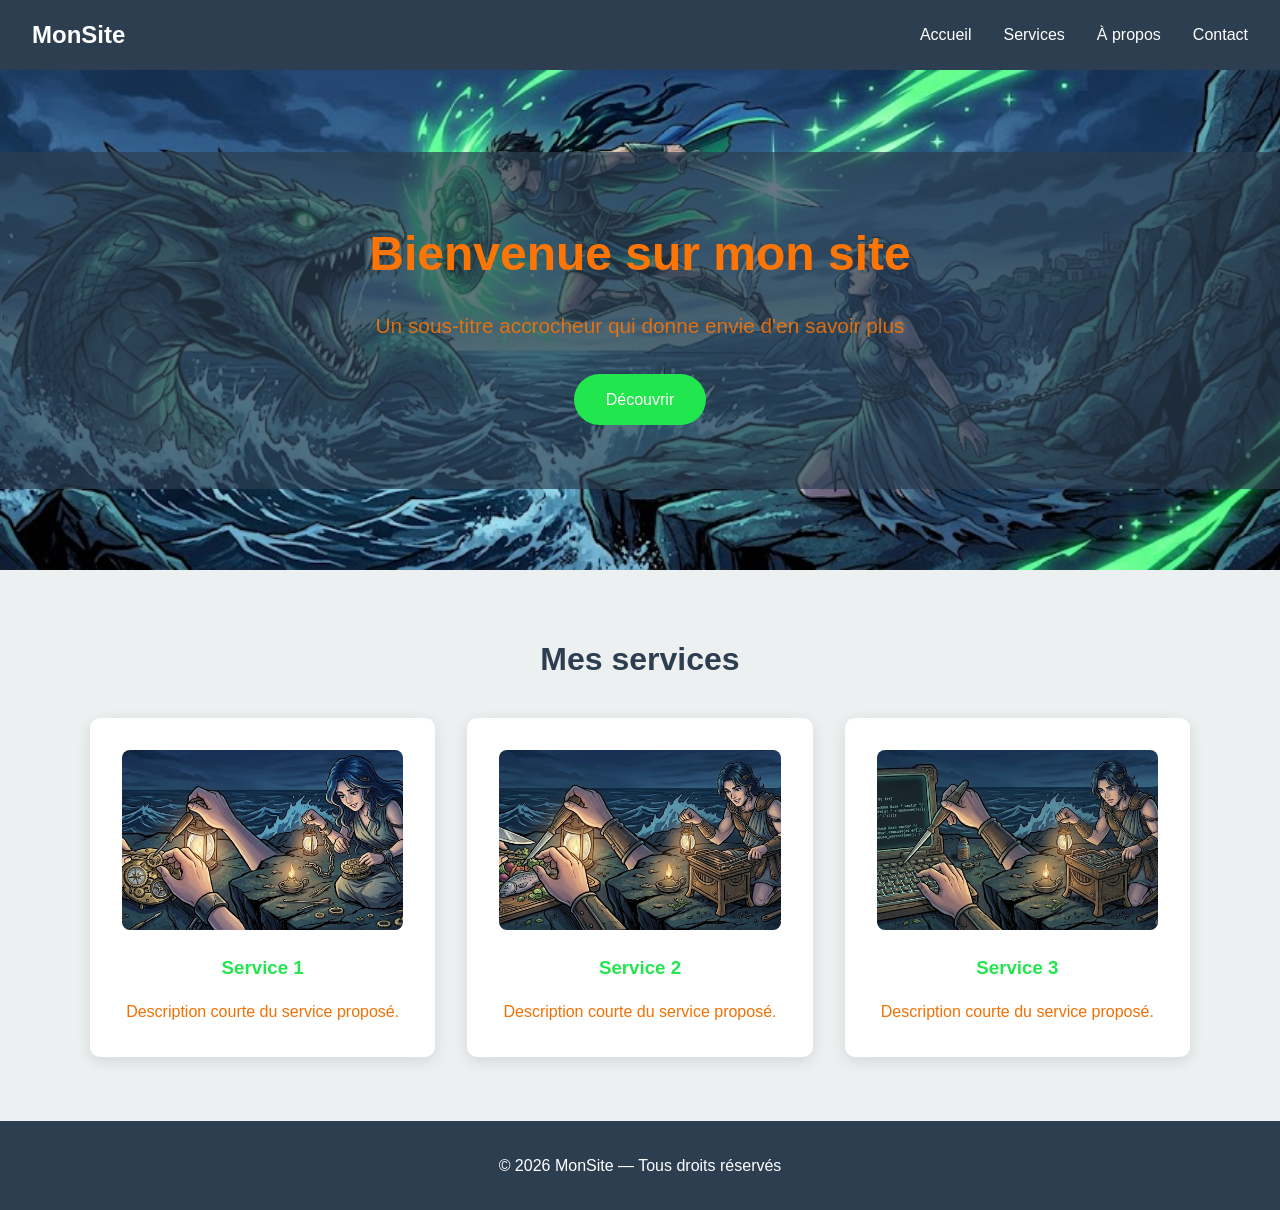
==== index.html @ f2481272 "Premier commit - site vitrine complet" ====
<!DOCTYPE html>
<html lang="fr">
<head>
    <meta charset="UTF-8">
    <meta name="viewport" content="width=device-width, initial-scale=1.0">
    <title>Mon Site Vitrine</title>
    <link rel="stylesheet" href="style.css">
</head>
<body>

    <!-- Navigation -->
    <nav>
    <div class="logo">MonSite</div>
    <ul>
        <li><a href="index.html">Accueil</a></li>
        <li><a href="services.html">Services</a></li>
        <li><a href="apropos.html">À propos</a></li>
        <li><a href="contact.html">Contact</a></li>
    </ul>
</nav>

    <!-- Hero - la grande section d'accueil -->
   <header class="hero">
    <div class="hero-overlay">
        <h1>Bienvenue sur mon site</h1>
        <p>Un sous-titre accrocheur qui donne envie d'en savoir plus</p>
        <a href="#" class="bouton">Découvrir</a>
    </div>
</header>

    <!-- Section services -->
    <section class="services">
        <h2>Mes services</h2>
        <div class="grille">
    <div class="carte">
        <img src="images/service1.jpg" alt="Service 1">
        <h3>Service 1</h3>
        <p>Description courte du service proposé.</p>
    </div>
    <div class="carte">
        <img src="images/service2.jpg" alt="Service 2">
        <h3>Service 2</h3>
        <p>Description courte du service proposé.</p>
    </div>
    <div class="carte">
        <img src="images/service3.jpg" alt="Service 3">
        <h3>Service 3</h3>
        <p>Description courte du service proposé.</p>
    </div>
</div>
    </section>

    <!-- Footer -->
    <footer>
        <p>© 2026 MonSite — Tous droits réservés</p>
    </footer>

</body>
</html>
---- style.css ----
/* Reset de base - efface les styles par défaut du navigateur */
* {
    margin: 0;
    padding: 0;
    box-sizing: border-box;
}

/* Variables de couleurs - on change ici, ça change partout */
:root {
    --couleur-primaire: #2c3e50;
    --couleur-accent: #22e64d;
    --couleur-clair: #ecf0f1;
    --couleur-texte: #f47004;
}

/* Typographie générale */
body {
    font-family: 'Segoe UI', sans-serif;
    color: var(--couleur-texte);
    line-height: 1.6;
}

/* Navigation */
nav {
    display: flex;
    justify-content: space-between;
    align-items: center;
    background-color: var(--couleur-primaire);
    padding: 1rem 2rem;
    position: sticky;
    top: 0;
    z-index: 100;
}

.logo {
    color: white;
    font-size: 1.5rem;
    font-weight: bold;
}

nav ul {
    list-style: none;
    display: flex;
    gap: 2rem;
}

nav ul a {
    color: white;
    text-decoration: none;
    font-size: 1rem;
    transition: color 0.3s;
}

nav ul a:hover {
    color: var(--couleur-accent);
}

/* Hero */
.hero {
    background-image: url('images/hero.jpg');
    background-size: cover;
    background-position: center;
    position: relative;
    min-height: 500px;
    display: flex;
    align-items: center;
    justify-content: center;
}

.hero-overlay {
    background: rgba(44, 62, 80, 0.7);
    padding: 4rem 2rem;
    text-align: center;
    width: 100%;
    color: rgb(254, 117, 4);
}

.hero-overlay h1 {
    font-size: 3rem;
    margin-bottom: 1rem;
}

.hero-overlay p {
    font-size: 1.3rem;
    margin-bottom: 2rem;
    opacity: 0.85;
}

.hero h1 {
    font-size: 3rem;
    margin-bottom: 1rem;
}

.hero p {
    font-size: 1.3rem;
    margin-bottom: 2rem;
    opacity: 0.85;
}

/* Bouton */
.bouton {
    background-color: var(--couleur-accent);
    color: white;
    padding: 0.8rem 2rem;
    border-radius: 30px;
    text-decoration: none;
    font-size: 1rem;
    transition: transform 0.3s, opacity 0.3s;
    display: inline-block;
}

.bouton:hover {
    transform: scale(1.05);
    opacity: 0.9;
}

/* Section services */
.services {
    padding: 4rem 2rem;
    text-align: center;
    background-color: var(--couleur-clair);
}

.services h2 {
    font-size: 2rem;
    margin-bottom: 2rem;
    color: var(--couleur-primaire);
}

/* Grille CSS - la magie du responsive */
.grille {
    display: grid;
    grid-template-columns: repeat(auto-fit, minmax(250px, 1fr));
    gap: 2rem;
    max-width: 1100px;
    margin: 0 auto;
}

/* Cartes */
.carte {
    background: white;
    border-radius: 10px;
    padding: 2rem;
    box-shadow: 0 4px 15px rgba(0,0,0,0.1);
    transition: transform 0.3s;
}

.carte:hover {
    transform: translateY(-5px);
}

.carte h3 {
    color: var(--couleur-accent);
    margin-bottom: 1rem;
}

.carte img {
    width: 100%;
    height: 180px;
    object-fit: cover;
    border-radius: 8px;
    margin-bottom: 1rem;
}

/* Footer */
footer {
    background-color: var(--couleur-primaire);
    color: white;
    text-align: center;
    padding: 2rem;
}
/* À propos */
.apropos {
    padding: 4rem 2rem;
    max-width: 1100px;
    margin: 0 auto;
}

.apropos-contenu {
    display: flex;
    gap: 4rem;
    align-items: center;
}

.apropos-texte {
    flex: 1;
}

.apropos-texte h2 {
    font-size: 2rem;
    color: var(--couleur-primaire);
    margin-bottom: 1rem;
}

.apropos-texte p {
    margin-bottom: 1.5rem;
    font-size: 1.1rem;
}

.apropos-image {
    flex: 1;
}

.apropos-image img {
    width: 100%;
    border-radius: 15px;
    box-shadow: 0 4px 20px rgba(0,0,0,0.15);
}
/* Contact */
.contact {
    padding: 4rem 2rem;
}

.formulaire-wrapper {
    max-width: 700px;
    margin: 0 auto;
    background: white;
    padding: 3rem;
    border-radius: 15px;
    box-shadow: 0 4px 20px rgba(0,0,0,0.1);
}

.champ {
    margin-bottom: 1.5rem;
}

.champ label {
    display: block;
    margin-bottom: 0.5rem;
    font-weight: 600;
    color: var(--couleur-primaire);
}

.champ input,
.champ textarea {
    width: 100%;
    padding: 0.8rem 1rem;
    border: 2px solid #ddd;
    border-radius: 8px;
    font-size: 1rem;
    font-family: inherit;
    transition: border-color 0.3s;
}

.champ input:focus,
.champ textarea:focus {
    outline: none;
    border-color: var(--couleur-accent);
}

button.bouton {
    border: none;
    cursor: pointer;
    width: 100%;
    font-size: 1.1rem;
    padding: 1rem;
}

/* =============================
   RESPONSIVE MOBILE
   ============================= */

@media (max-width: 768px) {

    /* Navigation en colonne */
    nav {
        flex-direction: column;
        gap: 1rem;
        text-align: center;
    }

    nav ul {
        flex-direction: column;
        gap: 0.5rem;
    }

    /* Hero plus compact */
    .hero-overlay h1 {
        font-size: 2rem;
    }

    .hero-overlay p {
        font-size: 1rem;
    }

    /* Grille en colonne unique */
    .grille {
        grid-template-columns: 1fr;
    }

    /* À propos empilé */
    .apropos-contenu {
        flex-direction: column;
        gap: 2rem;
    }

    /* Formulaire pleine largeur */
    .formulaire-wrapper {
        padding: 1.5rem;
    }
}
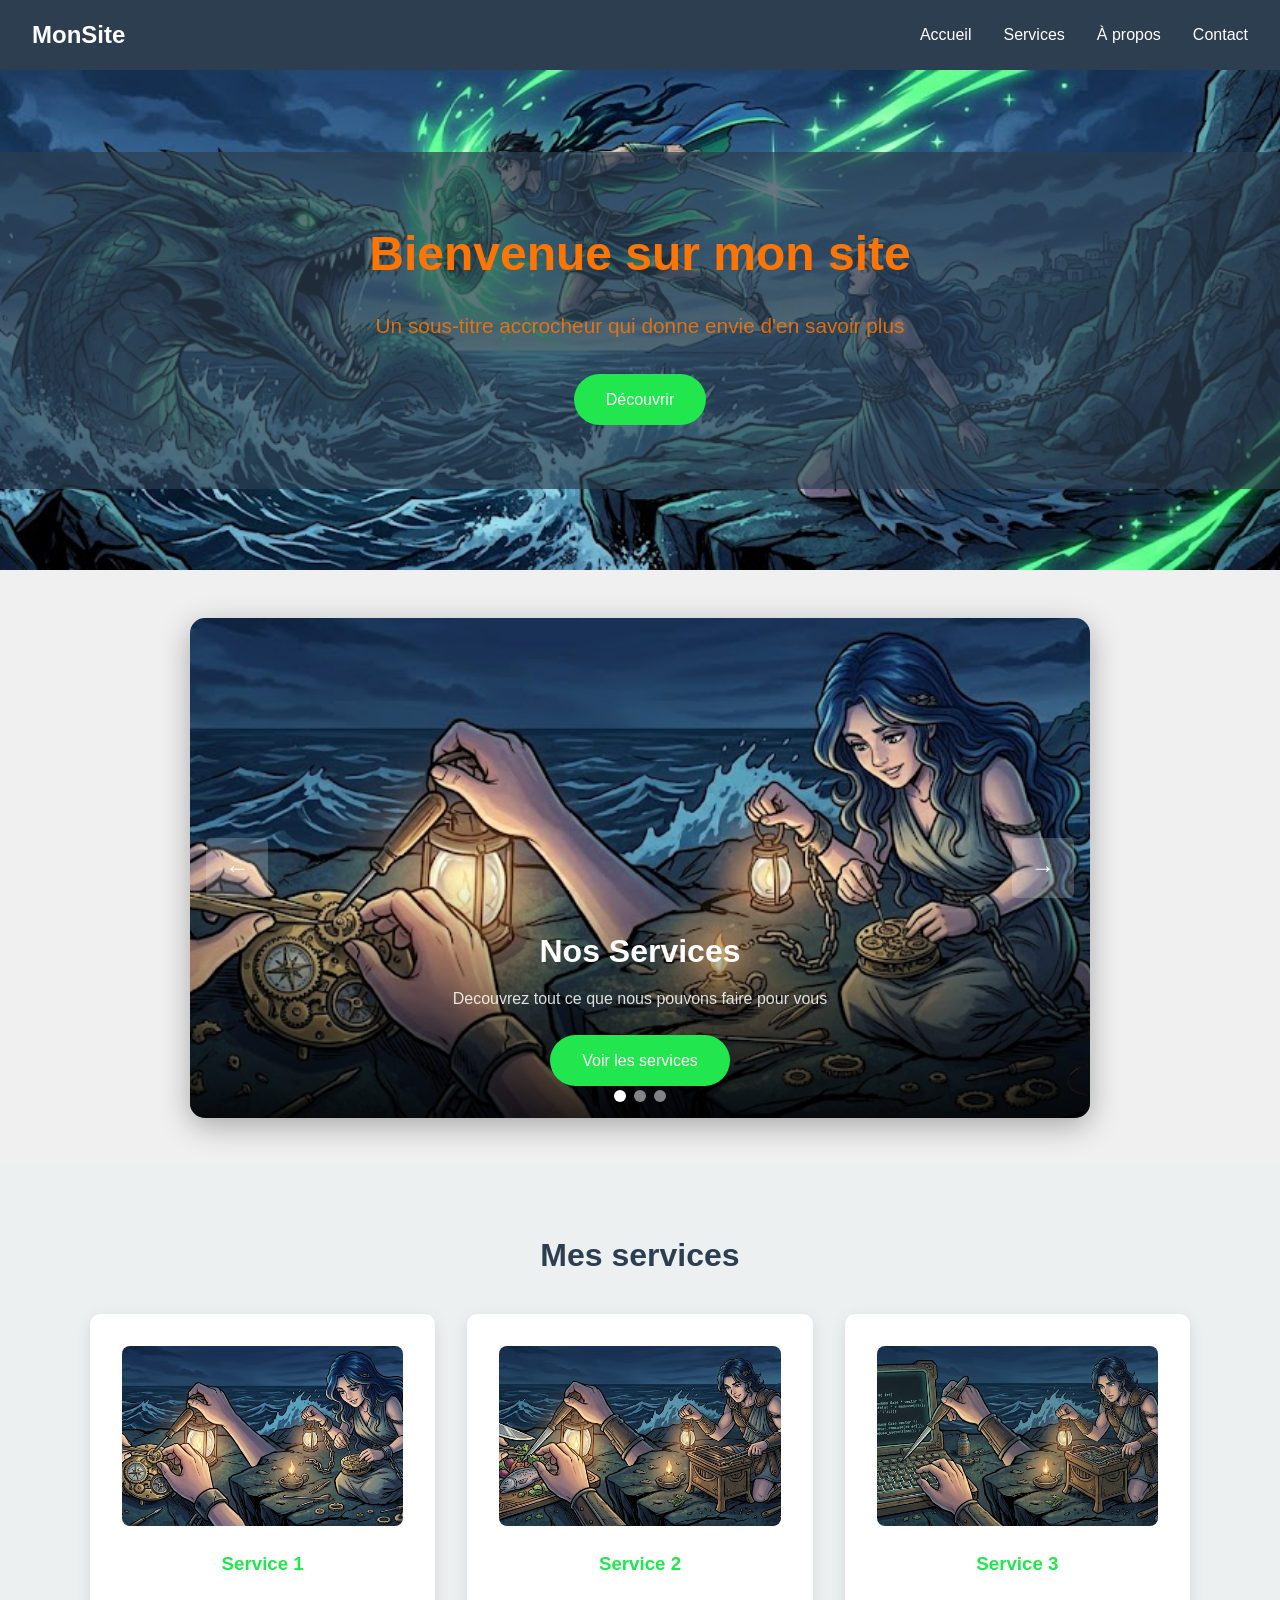
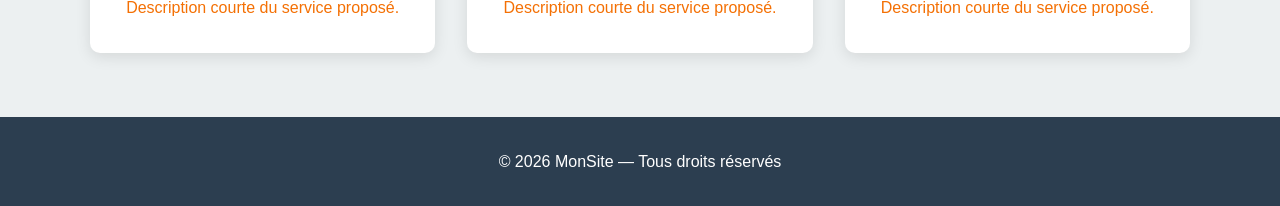
==== commit b6e1fae8: "Front : carousel animé 3 slides avec navigation" ====
--- a/index.html
+++ b/index.html
@@ -15,7 +15,7 @@
         <li><a href="index.html">Accueil</a></li>
         <li><a href="services.html">Services</a></li>
         <li><a href="apropos.html">À propos</a></li>
-        <li><a href="contact.html">Contact</a></li>
+        <li><a href="contact.php">Contact</a></li>
     </ul>
 </nav>
 
@@ -27,6 +27,47 @@
         <a href="#" class="bouton">Découvrir</a>
     </div>
 </header>
+
+<!-- Carousel -->
+<section class="carousel-section">
+    <div class="carousel">
+        <div class="slide active">
+            <img src="images/service1.jpg" alt="Services">
+            <div class="slide-overlay">
+                <h2>Nos Services</h2>
+                <p>Decouvrez tout ce que nous pouvons faire pour vous</p>
+                <a href="services.html" class="bouton">Voir les services</a>
+            </div>
+        </div>
+        <div class="slide">
+            <img src="images/service2.jpg" alt="A propos">
+            <div class="slide-overlay">
+                <h2>A Propos</h2>
+                <p>Qui sommes-nous et ce qui nous motive</p>
+                <a href="apropos.html" class="bouton">En savoir plus</a>
+            </div>
+        </div>
+        <div class="slide">
+            <img src="images/service3.jpg" alt="Contact">
+            <div class="slide-overlay">
+                <h2>Contactez-nous</h2>
+                <p>On se parle et on construit quelque chose ensemble</p>
+                <a href="contact.php" class="bouton">Prendre contact</a>
+            </div>
+        </div>
+
+        <!-- Flèches -->
+        <button class="carousel-btn prev">&#8592;</button>
+        <button class="carousel-btn next">&#8594;</button>
+
+        <!-- Points -->
+        <div class="carousel-dots">
+            <span class="dot active"></span>
+            <span class="dot"></span>
+            <span class="dot"></span>
+        </div>
+    </div>
+</section>
 
     <!-- Section services -->
     <section class="services">
@@ -55,5 +96,40 @@
         <p>© 2026 MonSite — Tous droits réservés</p>
     </footer>
 
+    <script>
+    const slides = document.querySelectorAll('.slide');
+    const dots   = document.querySelectorAll('.dot');
+    let current  = 0;
+    let timer;
+
+    function goTo(n) {
+        slides[current].classList.remove('active');
+        dots[current].classList.remove('active');
+        current = (n + slides.length) % slides.length;
+        slides[current].classList.add('active');
+        dots[current].classList.add('active');
+    }
+
+    function next() { goTo(current + 1); }
+    function prev() { goTo(current - 1); }
+
+    function startTimer() {
+        timer = setInterval(next, 4000);
+    }
+
+    function resetTimer() {
+        clearInterval(timer);
+        startTimer();
+    }
+
+    document.querySelector('.next').addEventListener('click', () => { next(); resetTimer(); });
+    document.querySelector('.prev').addEventListener('click', () => { prev(); resetTimer(); });
+    dots.forEach((dot, i) => {
+        dot.addEventListener('click', () => { goTo(i); resetTimer(); });
+    });
+
+    startTimer();
+</script>
+
 </body>
 </html>
--- a/style.css
+++ b/style.css
@@ -298,4 +298,117 @@
     .formulaire-wrapper {
         padding: 1.5rem;
     }
+}
+
+/* Carousel */
+.carousel-section {
+    padding: 3rem 2rem;
+    background: #f0f0f0;
+}
+
+.carousel {
+    position: relative;
+    width: 100%;
+    max-width: 900px;
+    height: 500px;
+    overflow: hidden;
+    margin: 0 auto;
+    border-radius: 15px;
+    box-shadow: 0 8px 30px rgba(0,0,0,0.3);
+}
+
+.slide {
+    position: absolute;
+    width: 100%;
+    height: 100%;
+    opacity: 0;
+    transition: opacity 0.8s ease;
+}
+
+.slide.active {
+    opacity: 1;
+}
+
+.slide img {
+    width: 100%;
+    height: 100%;
+    object-fit: cover;
+}
+
+.slide-overlay {
+    position: absolute;
+    bottom: 0;
+    left: 0;
+    right: 0;
+    background: linear-gradient(transparent, rgba(0,0,0,0.8));
+    color: white;
+    padding: 3rem 2rem 2rem;
+    text-align: center;
+}
+
+.slide-overlay h2 {
+    font-size: 2rem;
+    margin-bottom: 0.5rem;
+}
+
+.slide-overlay p {
+    margin-bottom: 1.5rem;
+    opacity: 0.85;
+}
+
+/* Fleches */
+.carousel-btn {
+    position: absolute;
+    top: 50%;
+    transform: translateY(-50%);
+    background: rgba(255,255,255,0.2);
+    color: white;
+    border: none;
+    padding: 1rem 1.2rem;
+    font-size: 1.5rem;
+    cursor: pointer;
+    border-radius: 5px;
+    transition: background 0.3s;
+    z-index: 10;
+}
+
+.carousel-btn:hover {
+    background: rgba(255,255,255,0.4);
+}
+
+.carousel-btn.prev { left: 1rem; }
+.carousel-btn.next { right: 1rem; }
+
+/* Points */
+.carousel-dots {
+    position: absolute;
+    bottom: 1rem;
+    left: 50%;
+    transform: translateX(-50%);
+    display: flex;
+    gap: 0.5rem;
+    z-index: 10;
+}
+
+.dot {
+    width: 12px;
+    height: 12px;
+    border-radius: 50%;
+    background: rgba(255,255,255,0.5);
+    cursor: pointer;
+    transition: background 0.3s;
+}
+
+.dot.active {
+    background: white;
+}
+
+/* Responsive carousel */
+@media (max-width: 768px) {
+    .carousel {
+        height: 350px;
+    }
+    .slide-overlay h2 {
+        font-size: 1.4rem;
+    }
 }
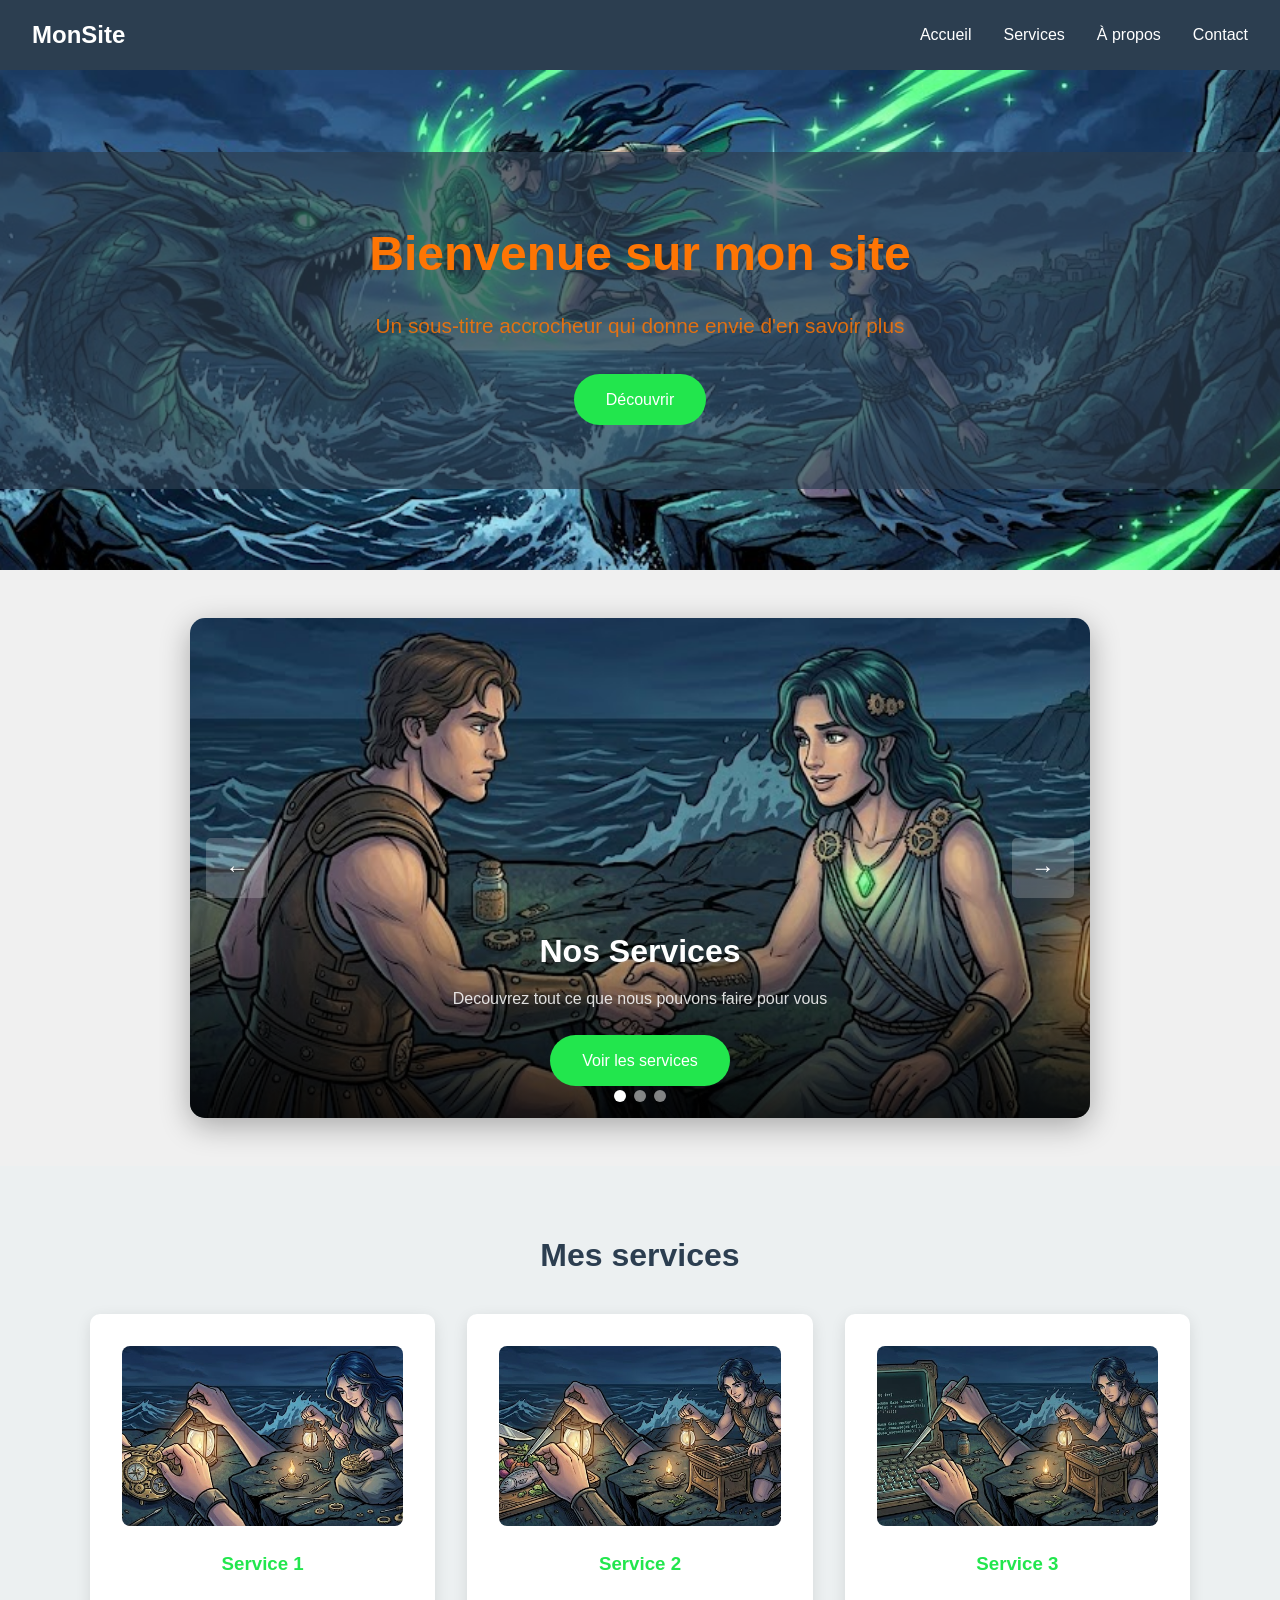
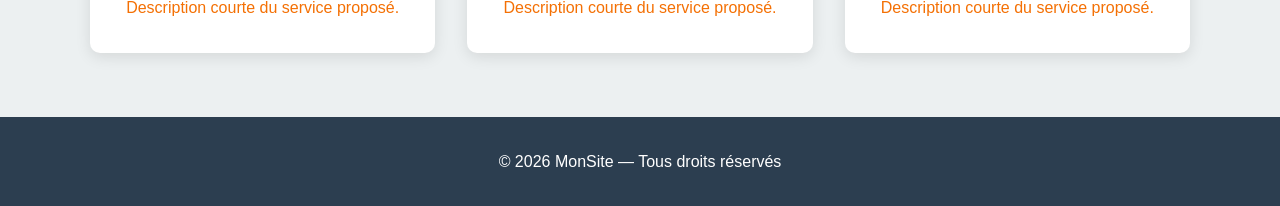
==== commit e70e0c37: "Front : carousel animé 3 slides avec navigation" ====
--- a/index.html
+++ b/index.html
@@ -32,7 +32,7 @@
 <section class="carousel-section">
     <div class="carousel">
         <div class="slide active">
-            <img src="images/service1.jpg" alt="Services">
+            <img src="images/caroussel1.jpg" alt="Services">
             <div class="slide-overlay">
                 <h2>Nos Services</h2>
                 <p>Decouvrez tout ce que nous pouvons faire pour vous</p>
@@ -40,7 +40,7 @@
             </div>
         </div>
         <div class="slide">
-            <img src="images/service2.jpg" alt="A propos">
+            <img src="images/caroussel2.jpg" alt="A propos">
             <div class="slide-overlay">
                 <h2>A Propos</h2>
                 <p>Qui sommes-nous et ce qui nous motive</p>
@@ -48,7 +48,7 @@
             </div>
         </div>
         <div class="slide">
-            <img src="images/service3.jpg" alt="Contact">
+            <img src="images/caroussel3.jpg" alt="Contact">
             <div class="slide-overlay">
                 <h2>Contactez-nous</h2>
                 <p>On se parle et on construit quelque chose ensemble</p>
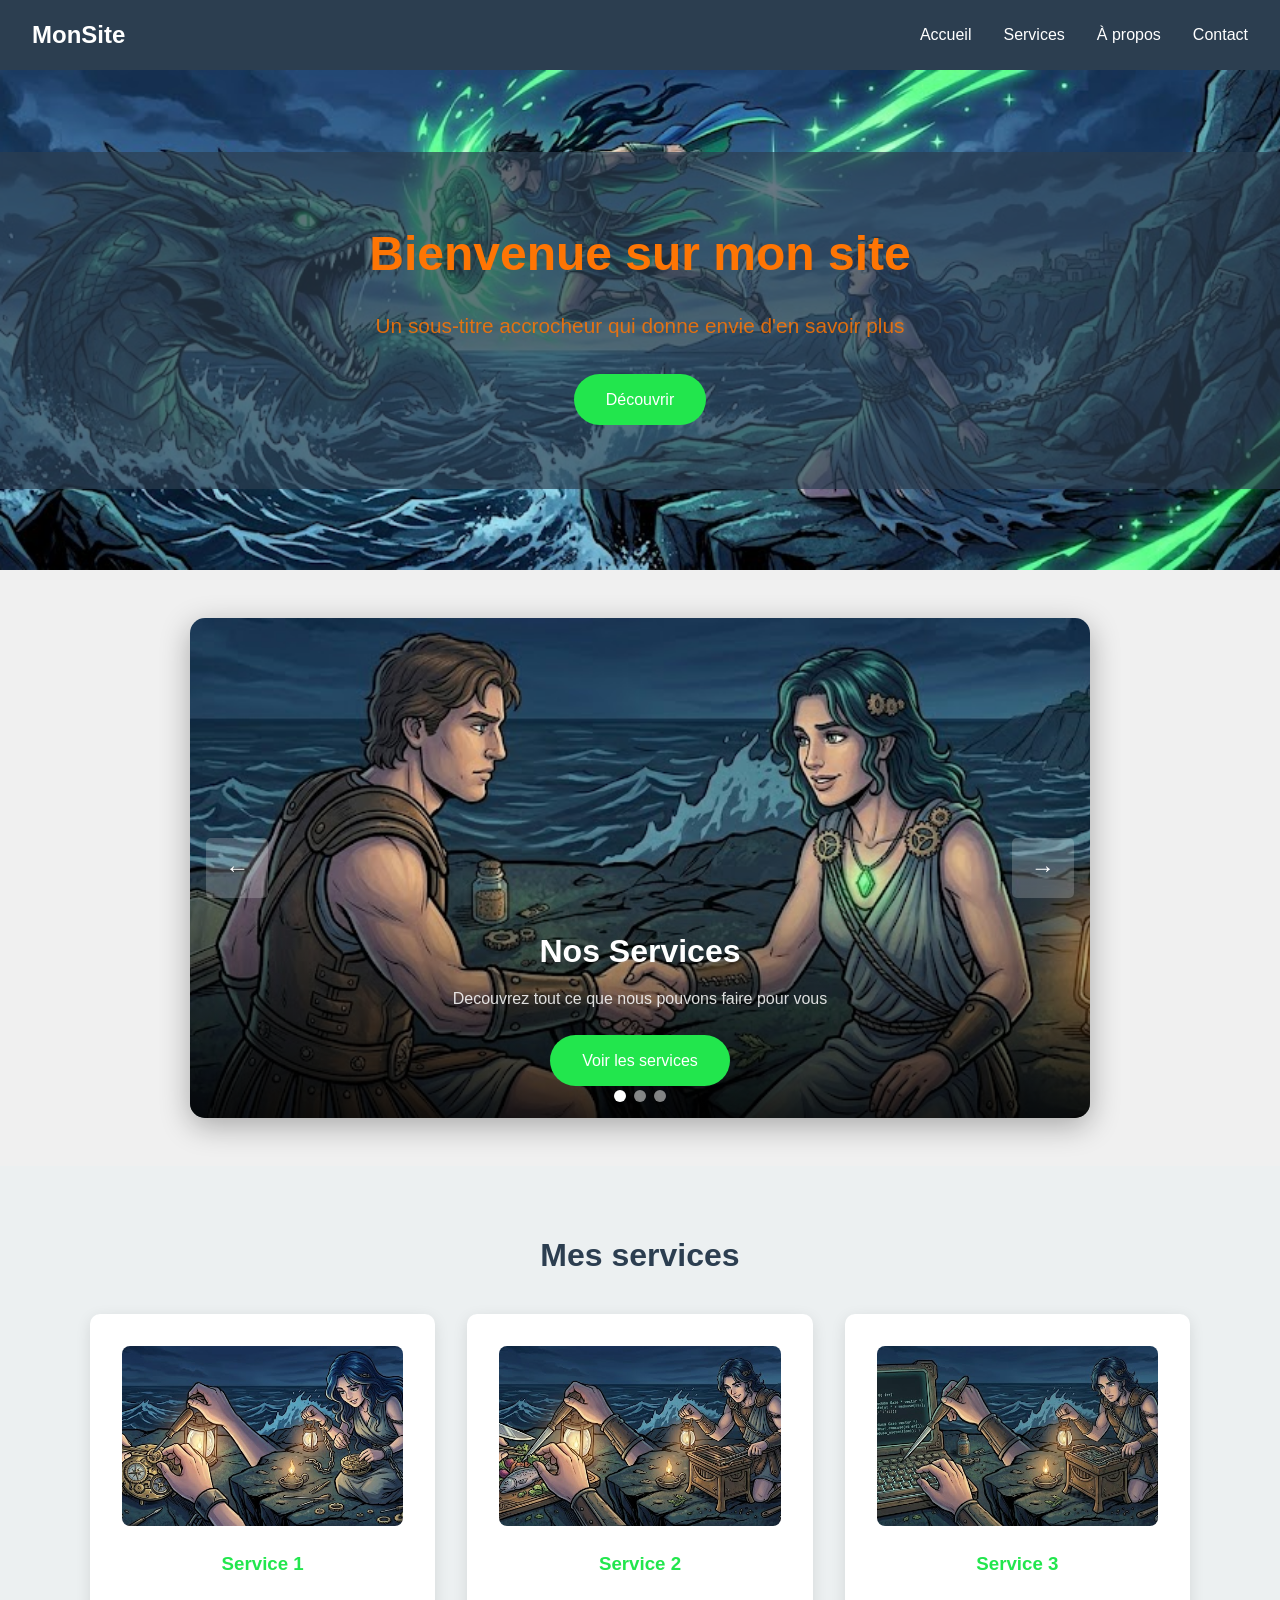
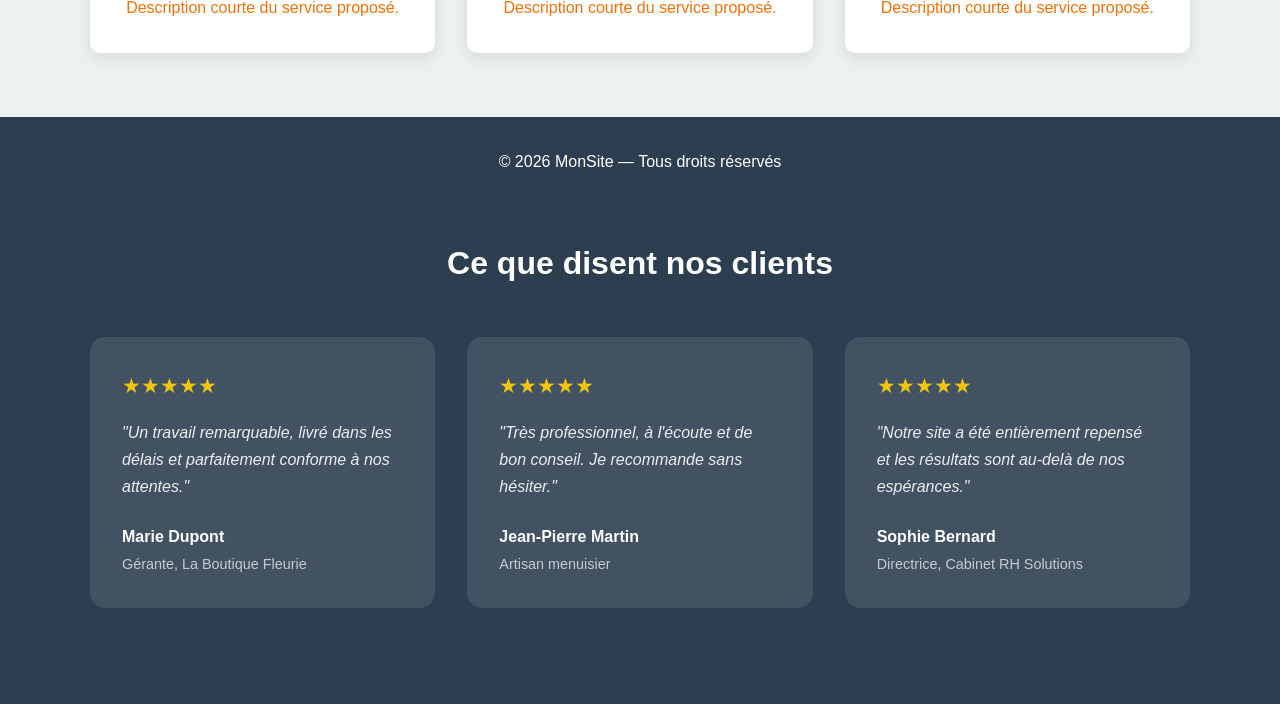
==== commit f21a205e: "Front : section temoignages page accueil" ====
--- a/index.html
+++ b/index.html
@@ -94,6 +94,36 @@
     <!-- Footer -->
     <footer>
         <p>© 2026 MonSite — Tous droits réservés</p>
+        <!-- Temoignages -->
+<section class="temoignages">
+    <h2>Ce que disent nos clients</h2>
+    <div class="grille-temoignages">
+        <div class="temoignage">
+            <div class="etoiles">★★★★★</div>
+            <p>"Un travail remarquable, livré dans les délais et parfaitement conforme à nos attentes."</p>
+            <div class="client">
+                <strong>Marie Dupont</strong>
+                <span>Gérante, La Boutique Fleurie</span>
+            </div>
+        </div>
+        <div class="temoignage">
+            <div class="etoiles">★★★★★</div>
+            <p>"Très professionnel, à l'écoute et de bon conseil. Je recommande sans hésiter."</p>
+            <div class="client">
+                <strong>Jean-Pierre Martin</strong>
+                <span>Artisan menuisier</span>
+            </div>
+        </div>
+        <div class="temoignage">
+            <div class="etoiles">★★★★★</div>
+            <p>"Notre site a été entièrement repensé et les résultats sont au-delà de nos espérances."</p>
+            <div class="client">
+                <strong>Sophie Bernard</strong>
+                <span>Directrice, Cabinet RH Solutions</span>
+            </div>
+        </div>
+    </div>
+</section>
     </footer>
 
     <script>
--- a/style.css
+++ b/style.css
@@ -411,4 +411,73 @@
     .slide-overlay h2 {
         font-size: 1.4rem;
     }
+}
+
+/* Temoignages */
+.temoignages {
+    padding: 4rem 2rem;
+    background: var(--couleur-primaire);
+    text-align: center;
+}
+
+.temoignages h2 {
+    color: white;
+    font-size: 2rem;
+    margin-bottom: 3rem;
+}
+
+.grille-temoignages {
+    display: grid;
+    grid-template-columns: repeat(auto-fit, minmax(280px, 1fr));
+    gap: 2rem;
+    max-width: 1100px;
+    margin: 0 auto;
+}
+
+.temoignage {
+    background: rgba(255,255,255,0.1);
+    border-radius: 15px;
+    padding: 2rem;
+    color: white;
+    text-align: left;
+    transition: transform 0.3s;
+}
+
+.temoignage:hover {
+    transform: translateY(-5px);
+}
+
+.etoiles {
+    color: #f1c40f;
+    font-size: 1.3rem;
+    margin-bottom: 1rem;
+}
+
+.temoignage p {
+    font-style: italic;
+    margin-bottom: 1.5rem;
+    opacity: 0.9;
+    line-height: 1.7;
+}
+
+.client {
+    display: flex;
+    flex-direction: column;
+    gap: 0.2rem;
+}
+
+.client strong {
+    color: white;
+}
+
+.client span {
+    opacity: 0.7;
+    font-size: 0.9rem;
+}
+
+/* Responsive temoignages */
+@media (max-width: 768px) {
+    .grille-temoignages {
+        grid-template-columns: 1fr;
+    }
 }
